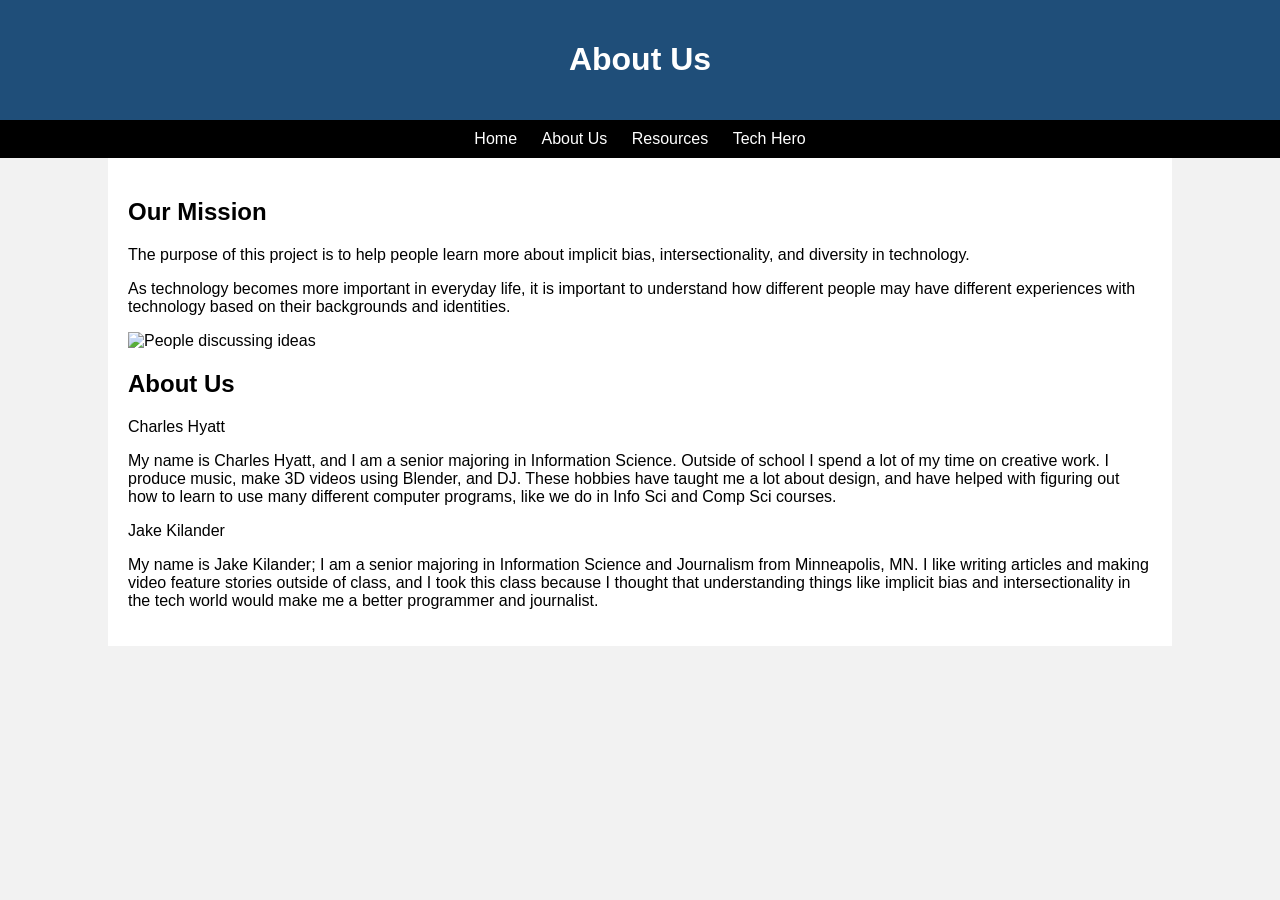
==== about.html @ 6d65773c "Update about.html added about me section" ====
<!DOCTYPE html>
<html lang="en">

<head>

<meta charset="UTF-8">

<title>About Us</title>

<link rel="stylesheet" href="stylepage.css">

</head>

<body>

<!--

This page explains the purpose of the website. I wanted
visitors to understand why the website was created and
what topics it covers. I used the same header and
navigation menu from the homepage so every page feels
connected. The goal of this page is to provide background
information and explain the mission of the project.
Using the same colors and design helps make the website
consistent and easier to use. The content focuses on
education and awareness regarding bias, technology,
and diversity. By keeping the layout simple, readers
can focus on the information instead of distractions.
The website is intended to help students learn more
about these important topics.

EF

-->

<header>

<h1>About Us</h1>

</header>

<nav>
<a href="index.html">Home</a>
<a href="about.html">About Us</a>
<a href="resources.html">Resources</a>
<a href="techhero.html">Tech Hero</a>
</nav>

<main>

<h2>Our Mission</h2>

<p>
The purpose of this project is to help people learn more
about implicit bias, intersectionality, and diversity in
technology.
</p>

<p>
As technology becomes more important in everyday life, it
is important to understand how different people may have
different experiences with technology based on their
backgrounds and identities.
</p>

<img src="images/bias.jpg"
alt="People discussing ideas">

<!-- Adding about me section so we can talk about ourselves - CH -->
  
<h2>About Us</h2>

<p>Charles Hyatt</p>
<p>
My name is Charles Hyatt, and I am a senior majoring in
Information Science. Outside of school I spend a lot of
my time on creative work. I produce music, make 3D 
videos using Blender, and DJ. These hobbies have taught
me a lot about design, and have helped with figuring out 
how to learn to use many different computer programs, 
like we do in Info Sci and Comp Sci courses. 
</p>
<p>Jake Kilander</p>
<p>My name is Jake Kilander; I am a senior majoring in 
Information Science and Journalism from Minneapolis, MN.
I like writing articles and making video feature stories
outside of class, and I took this class because I thought
that understanding things like implicit bias and intersectionality
in the tech world would make me a better programmer and journalist.</p>



</main>
</footer>

</body>

</html>
---- stylepage.css ----
/*Main stylesheet for the website EF*/

body{
    background-color:#f2f2f2;
    font-family:Arial;
    margin:0;
}

header{
    background-color:#1f4e79;
    color:white;
    text-align:center;
    padding:20px;
}

nav{
    background-color:black;
    padding:10px;
    text-align:center;
}

nav a{
    color:white;
    text-decoration:none;
    padding:10px;
}

nav a:hover{
    color:yellow;
}

main{
    background-color:white;
    width:80%;
    margin:auto;
    padding:20px;
}

img{
    width:100%;
}

/*adding this for the picture of mark dean so its not so big - CH*/
.hero-photo{
    float:left;
    margin:0 30px 15px 0;
    text-align:center;
}

.hero-photo img{
    width:250px;
    max-width:100%;
    height:auto;
    border-radius:6px;
    display:block;
}


.hero-photo figcaption{
    font-size:0.9em;
    color:#555;
    margin-top:8px;
    width:250px;
}

/*added more stuff to try to fix the image - CH*/
.clear-float{
    clear:both;
}

footer{
    background-color:#1f4e79;
    color:white;
    text-align:center;
    padding:10px;
    margin-top:20px;
}

.button{
background-color:#1f4e79;
color:white;
padding:10px;
text-decoration:none;
border-radius:3px;
}
 
.button:hover{
background-color:#34699a;
}
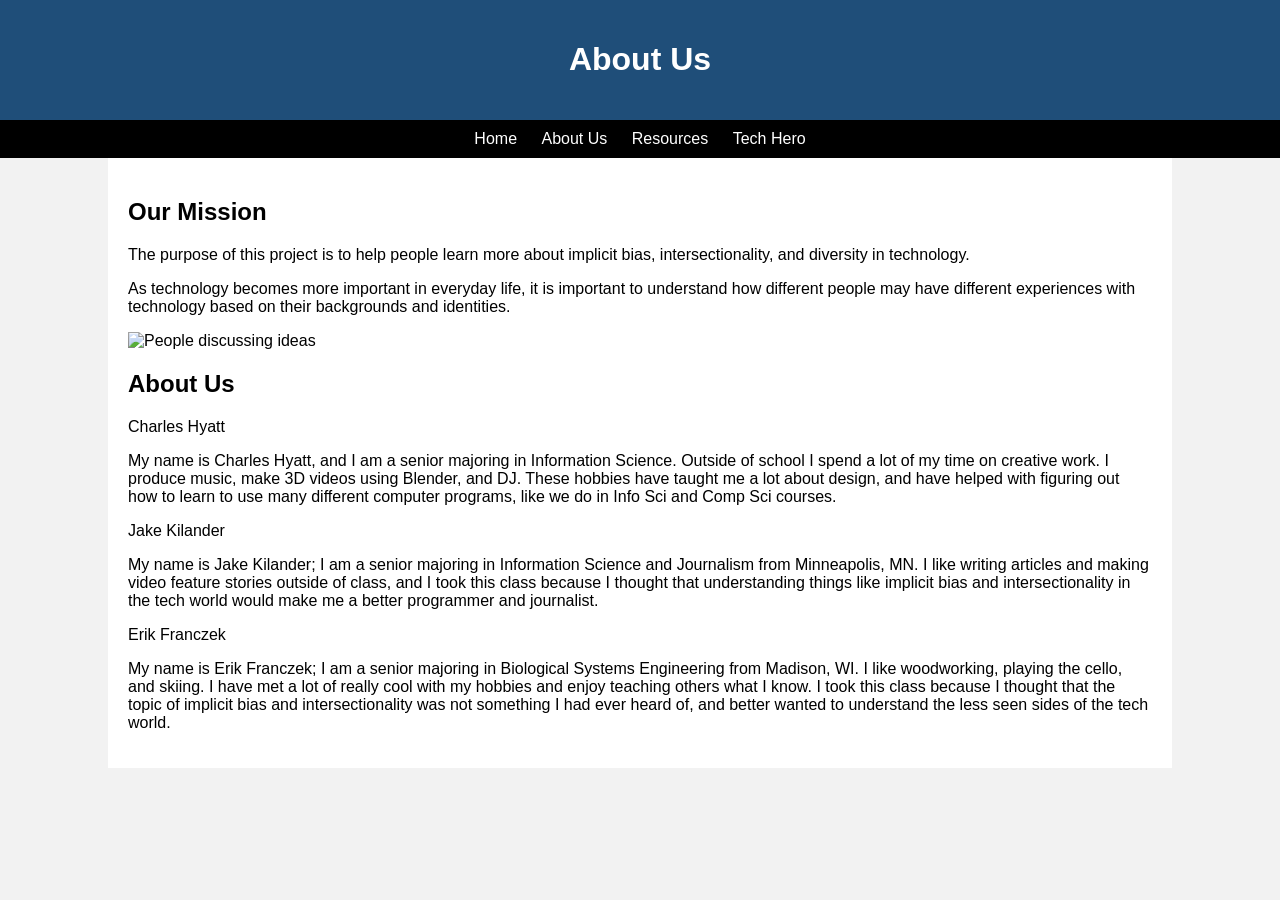
==== commit 134311fe: "Update about.html" ====
--- a/about.html
+++ b/about.html
@@ -87,7 +87,14 @@
 outside of class, and I took this class because I thought
 that understanding things like implicit bias and intersectionality
 in the tech world would make me a better programmer and journalist.</p>
-
+<p>Erik Franczek</p>
+<p>My name is Erik Franczek; I am a senior majoring in 
+Biological Systems Engineering from Madison, WI.
+I like woodworking, playing the cello, and skiing. I have met a lot 
+of really cool with my hobbies and enjoy teaching others what I know. 
+I took this class because I thought that the topic of implicit bias and
+intersectionality was not something I had ever heard of, and better wanted to 
+understand the less seen sides of the tech world. </p>
 
 
 </main>
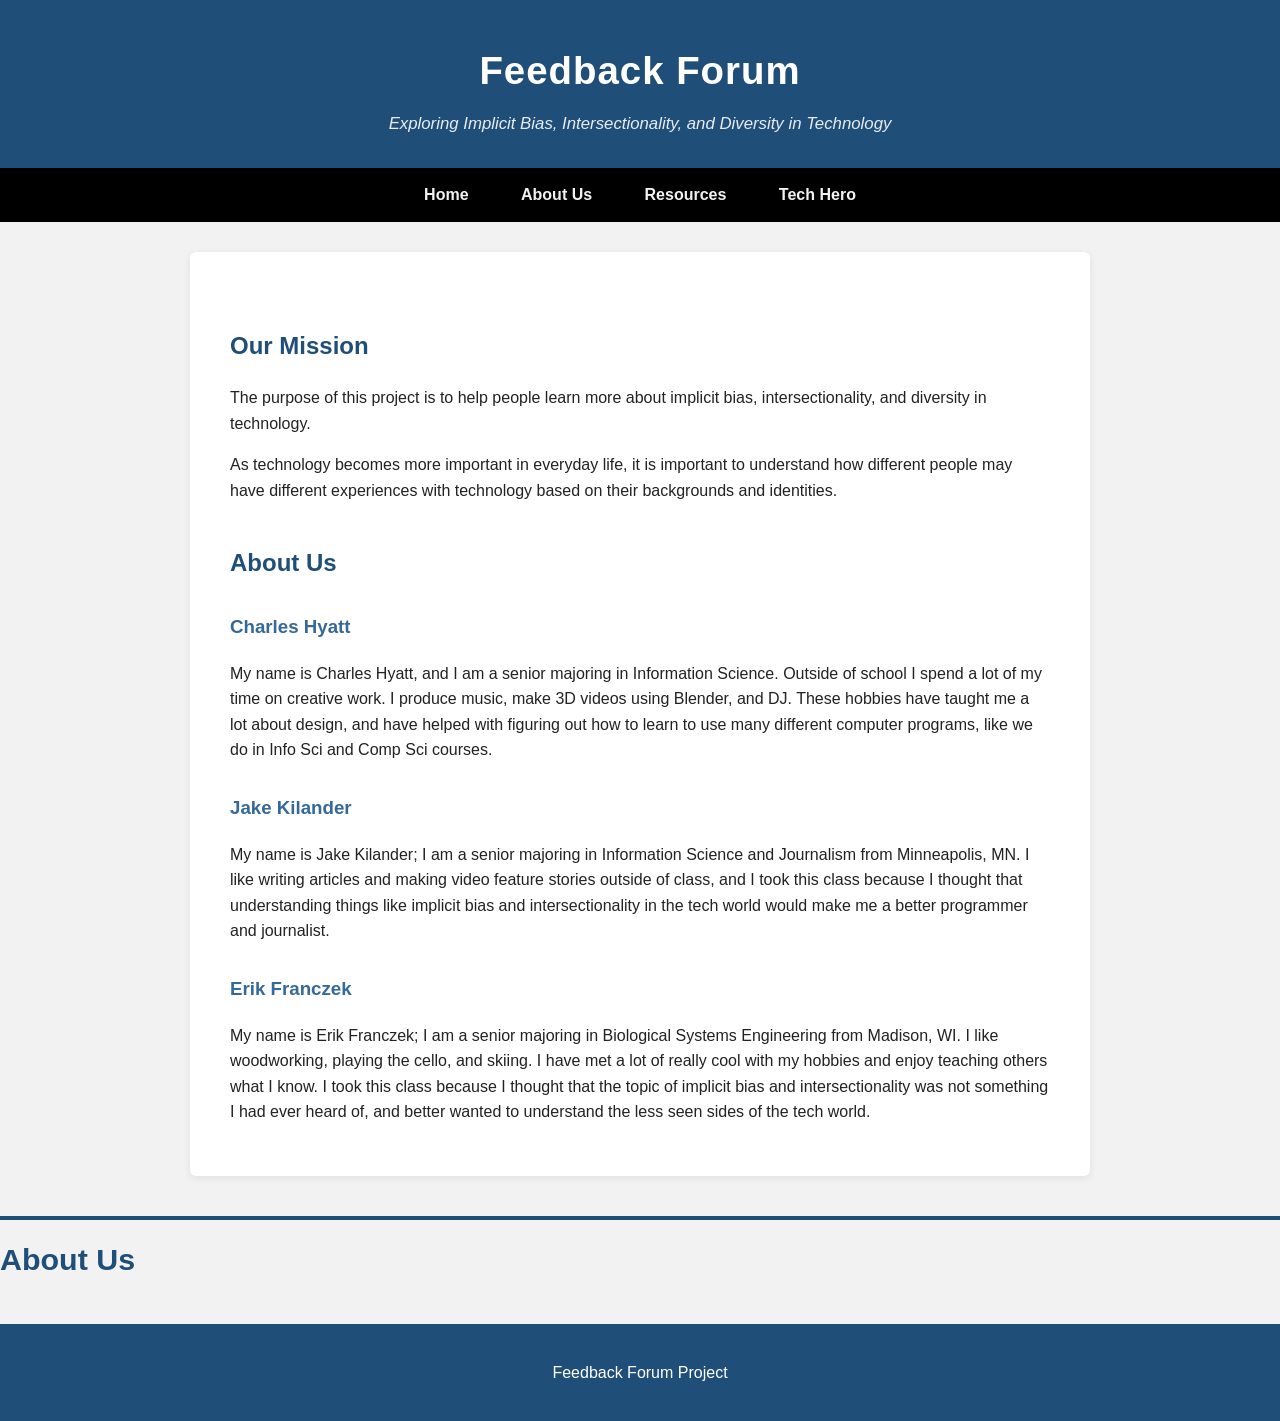
==== commit 1e62bfd7: "Update about.html standardize about.html header, add page title, fix footer and image handling fix f" ====
--- a/about.html
+++ b/about.html
@@ -4,6 +4,7 @@
 <head>
 
 <meta charset="UTF-8">
+<meta name="viewport" content="width=device-width, initial-scale=1.0">
 
 <title>About Us</title>
 
@@ -34,9 +35,8 @@
 -->
 
 <header>
-
-<h1>About Us</h1>
-
+    <h1>Feedback Forum</h1>
+    <p>Exploring Implicit Bias, Intersectionality, and Diversity in Technology</p>
 </header>
 
 <nav>
@@ -64,13 +64,14 @@
 </p>
 
 <img src="images/bias.jpg"
-alt="People discussing ideas">
+     alt="People discussing ideas"
+     onerror="this.style.display='none'">
 
 <!-- Adding about me section so we can talk about ourselves - CH -->
   
 <h2>About Us</h2>
 
-<p>Charles Hyatt</p>
+<h3>Charles Hyatt</h3>
 <p>
 My name is Charles Hyatt, and I am a senior majoring in
 Information Science. Outside of school I spend a lot of
@@ -80,14 +81,14 @@
 how to learn to use many different computer programs, 
 like we do in Info Sci and Comp Sci courses. 
 </p>
-<p>Jake Kilander</p>
+<h3>Jake Kilander</h3>
 <p>My name is Jake Kilander; I am a senior majoring in 
 Information Science and Journalism from Minneapolis, MN.
 I like writing articles and making video feature stories
 outside of class, and I took this class because I thought
 that understanding things like implicit bias and intersectionality
 in the tech world would make me a better programmer and journalist.</p>
-<p>Erik Franczek</p>
+<h3>Erik Franczek</h3>
 <p>My name is Erik Franczek; I am a senior majoring in 
 Biological Systems Engineering from Madison, WI.
 I like woodworking, playing the cello, and skiing. I have met a lot 
@@ -98,8 +99,13 @@
 
 
 </main>
+
+<h2 class="page-title">About Us</h2>
+
+<footer>
+    <p>Feedback Forum Project</p>
 </footer>
-
+  
 </body>
 
 </html>
--- a/stylepage.css
+++ b/stylepage.css
@@ -1,90 +1,188 @@
+/* Main stylesheet for the website EF */
 
-/*Main stylesheet for the website EF*/
-
-body{
-    background-color:#f2f2f2;
-    font-family:Arial;
-    margin:0;
+* {
+    box-sizing: border-box;
 }
 
-header{
-    background-color:#1f4e79;
-    color:white;
-    text-align:center;
-    padding:20px;
+body {
+    background-color: #f2f2f2;
+    font-family: Arial, Helvetica, sans-serif;
+    margin: 0;
+    line-height: 1.6;
+    color: #222;
 }
 
-nav{
-    background-color:black;
-    padding:10px;
-    text-align:center;
+/* consistent header on every page CH*/
+header {
+    background-color: #1f4e79;
+    color: white;
+    text-align: center;
+    padding: 40px 20px 30px;
 }
 
-nav a{
-    color:white;
-    text-decoration:none;
-    padding:10px;
+header h1 {
+    margin: 0 0 10px;
+    font-size: 2.4em;
+    letter-spacing: 1px;
 }
 
-nav a:hover{
-    color:yellow;
+header p {
+    margin: 0;
+    font-size: 1.05em;
+    font-style: italic;
+    opacity: 0.9;
 }
 
-main{
-    background-color:white;
-    width:80%;
-    margin:auto;
-    padding:20px;
+nav {
+    background-color: black;
+    padding: 14px 10px;
+    text-align: center;
 }
 
-img{
-    width:100%;
+nav a {
+    color: #f2f2f2;
+    text-decoration: none;
+    padding: 12px 18px;
+    margin: 0 6px;
+    font-weight: bold;
+    border-radius: 4px;
+    transition: background-color 0.25s, color 0.25s;
 }
 
-/*adding this for the picture of mark dean so its not so big - CH*/
-.hero-photo{
-    float:left;
-    margin:0 30px 15px 0;
-    text-align:center;
+nav a:hover {
+    color: #1f4e79;
+    background-color: #ffd966;
 }
 
-.hero-photo img{
-    width:250px;
-    max-width:100%;
-    height:auto;
-    border-radius:6px;
-    display:block;
+main {
+    background-color: white;
+    width: 80%;
+    max-width: 900px;
+    margin: 30px auto 40px;
+    padding: 35px 40px;
+    border-radius: 6px;
+    box-shadow: 0 2px 8px rgba(0, 0, 0, 0.08);
 }
 
-
-.hero-photo figcaption{
-    font-size:0.9em;
-    color:#555;
-    margin-top:8px;
-    width:250px;
+/* push page titles down so they sit below the header area CH*/
+.page-title {
+    margin-top: 10px;
+    padding-top: 15px;
+    border-top: 4px solid #1f4e79;
+    font-size: 1.9em;
+    color: #1f4e79;
 }
 
-/*added more stuff to try to fix the image - CH*/
-.clear-float{
-    clear:both;
+main h2 {
+    color: #1f4e79;
+    margin-top: 40px;
 }
 
-footer{
-    background-color:#1f4e79;
-    color:white;
-    text-align:center;
-    padding:10px;
-    margin-top:20px;
+main h3 {
+    color: #34699a;
+    margin-top: 30px;
 }
 
-.button{
-background-color:#1f4e79;
-color:white;
-padding:10px;
-text-decoration:none;
-border-radius:3px;
+main p {
+    margin: 16px 0;
 }
- 
-.button:hover{
-background-color:#34699a;
+
+img {
+    max-width: 100%;
+    height: auto;
 }
+
+/* Links inside main content CH */
+main a {
+    color: #c05600;
+    text-decoration: underline;
+    transition: color 0.2s;
+}
+
+main a:hover {
+    color: #1f4e79;
+    text-decoration: none;
+}
+
+main ul {
+    padding-left: 22px;
+}
+
+main li {
+    margin-bottom: 12px;
+}
+
+/* Adding this for the picture of Mark Dean so its not so big - CH */
+.hero-photo {
+    float: left;
+    margin: 0 30px 15px 0;
+    text-align: center;
+}
+
+.hero-photo img {
+    width: 250px;
+    max-width: 100%;
+    height: auto;
+    border-radius: 6px;
+    display: block;
+}
+
+.hero-photo figcaption {
+    font-size: 0.9em;
+    color: #555;
+    margin-top: 8px;
+    width: 250px;
+}
+
+/* Added more stuff to try to fix the image - CH */
+.clear-float {
+    clear: both;
+}
+
+footer {
+    background-color: #1f4e79;
+    color: white;
+    text-align: center;
+    padding: 20px;
+    margin-top: 40px;
+}
+
+/* Buttons with more spacing between them CH*/
+.button-group {
+    display: flex;
+    flex-wrap: wrap;
+    gap: 25px;
+    margin-top: 25px;
+}
+
+.button {
+    display: inline-block;
+    background-color: #1f4e79;
+    color: white;
+    padding: 14px 26px;
+    text-decoration: none;
+    border-radius: 5px;
+    font-weight: bold;
+    transition: background-color 0.25s, transform 0.15s;
+}
+
+.button:hover {
+    background-color: #34699a;
+    color: #ffd966;
+    transform: translateY(-2px);
+}
+
+.button-group .button {
+    margin-right: 0;
+}
+
+/* space out buttons that are standalone CH*/
+main > p .button {
+    margin-top: 10px;
+}
+
+hr {
+    margin: 50px 0;
+    border: none;
+    border-top: 1px solid #ddd;
+}
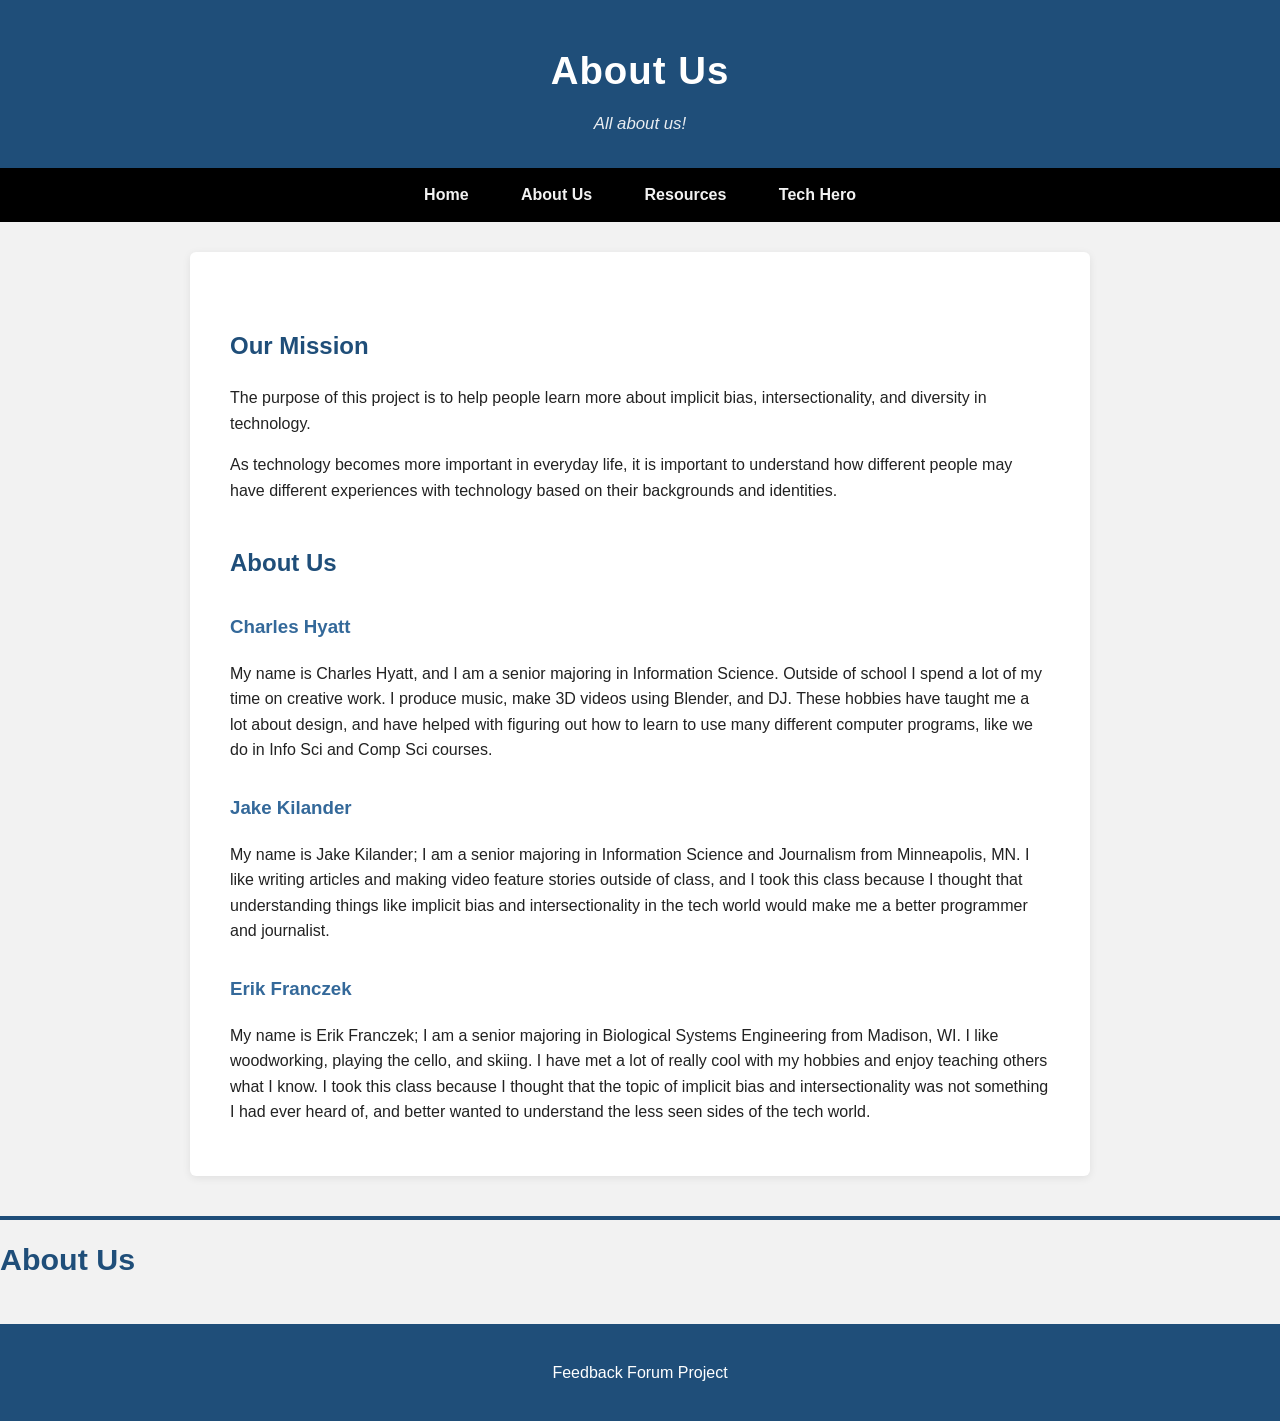
==== commit 4d04065b: "Update about.html fixed header issues" ====
--- a/about.html
+++ b/about.html
@@ -35,8 +35,8 @@
 -->
 
 <header>
-    <h1>Feedback Forum</h1>
-    <p>Exploring Implicit Bias, Intersectionality, and Diversity in Technology</p>
+    <h1>About Us</h1>
+    <p>All about us!</p>
 </header>
 
 <nav>
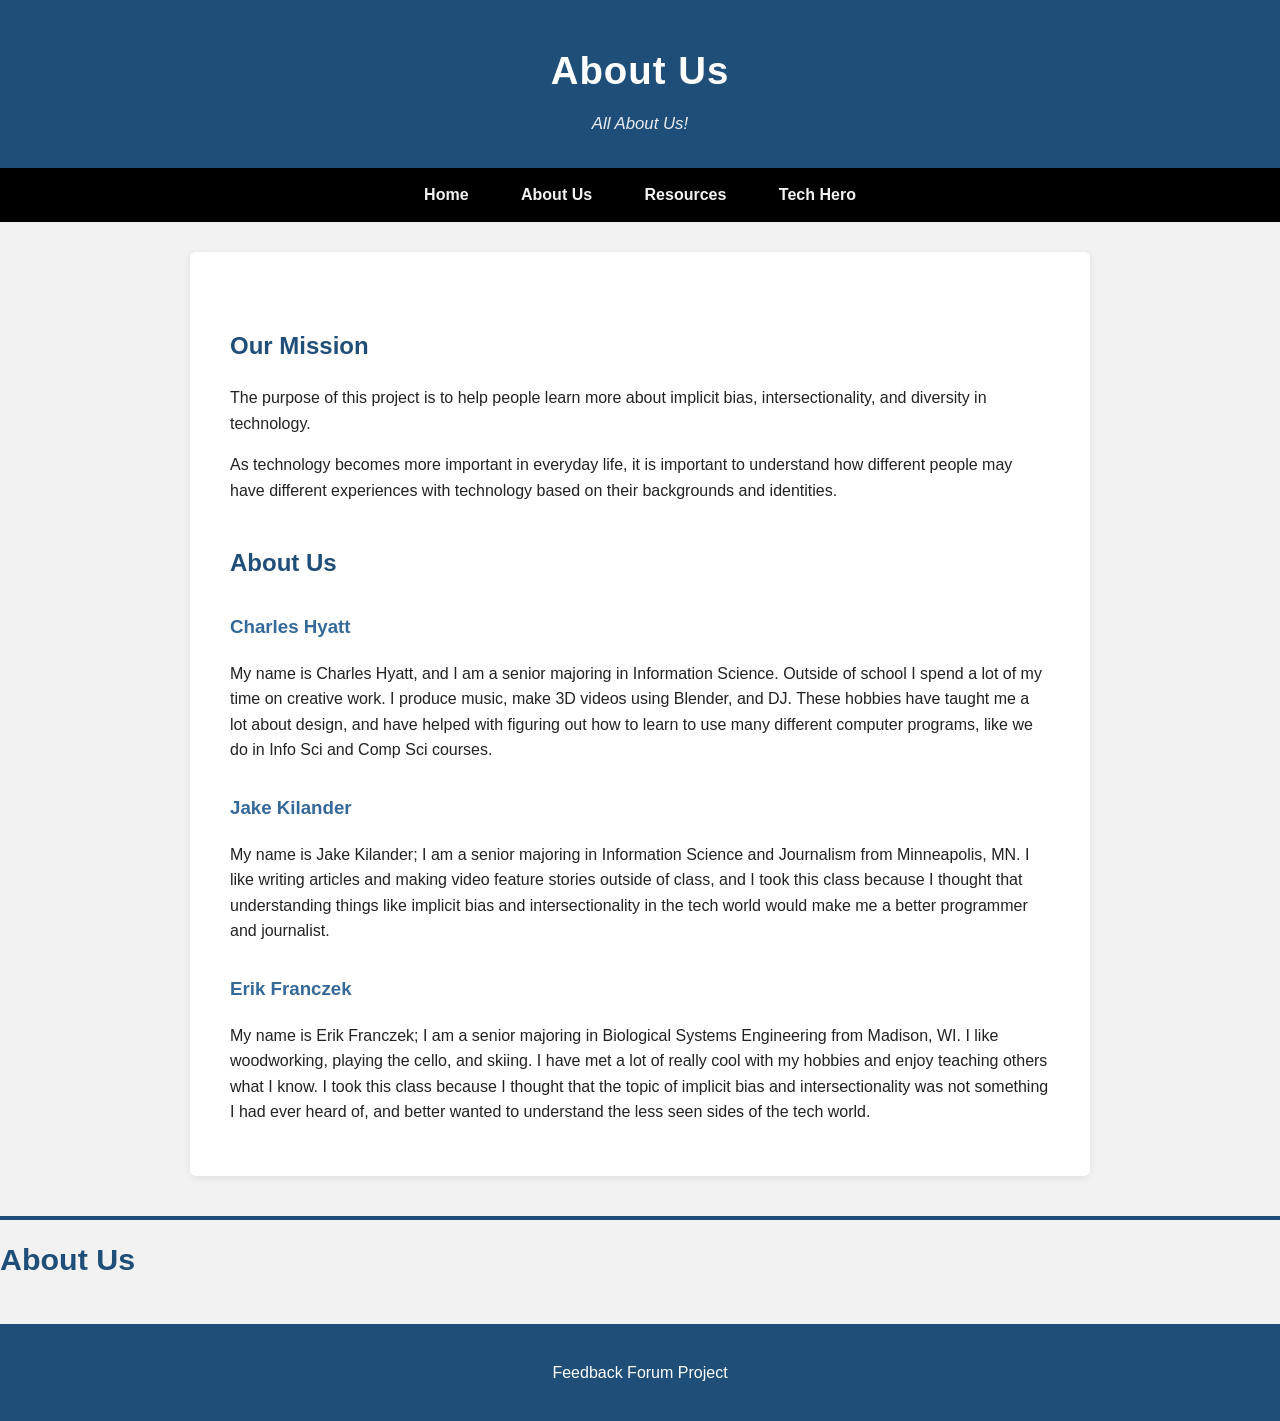
==== commit 637bbed4: "Update about.html changed header again" ====
--- a/about.html
+++ b/about.html
@@ -36,7 +36,7 @@
 
 <header>
     <h1>About Us</h1>
-    <p>All about us!</p>
+    <p>All About Us!</p>
 </header>
 
 <nav>
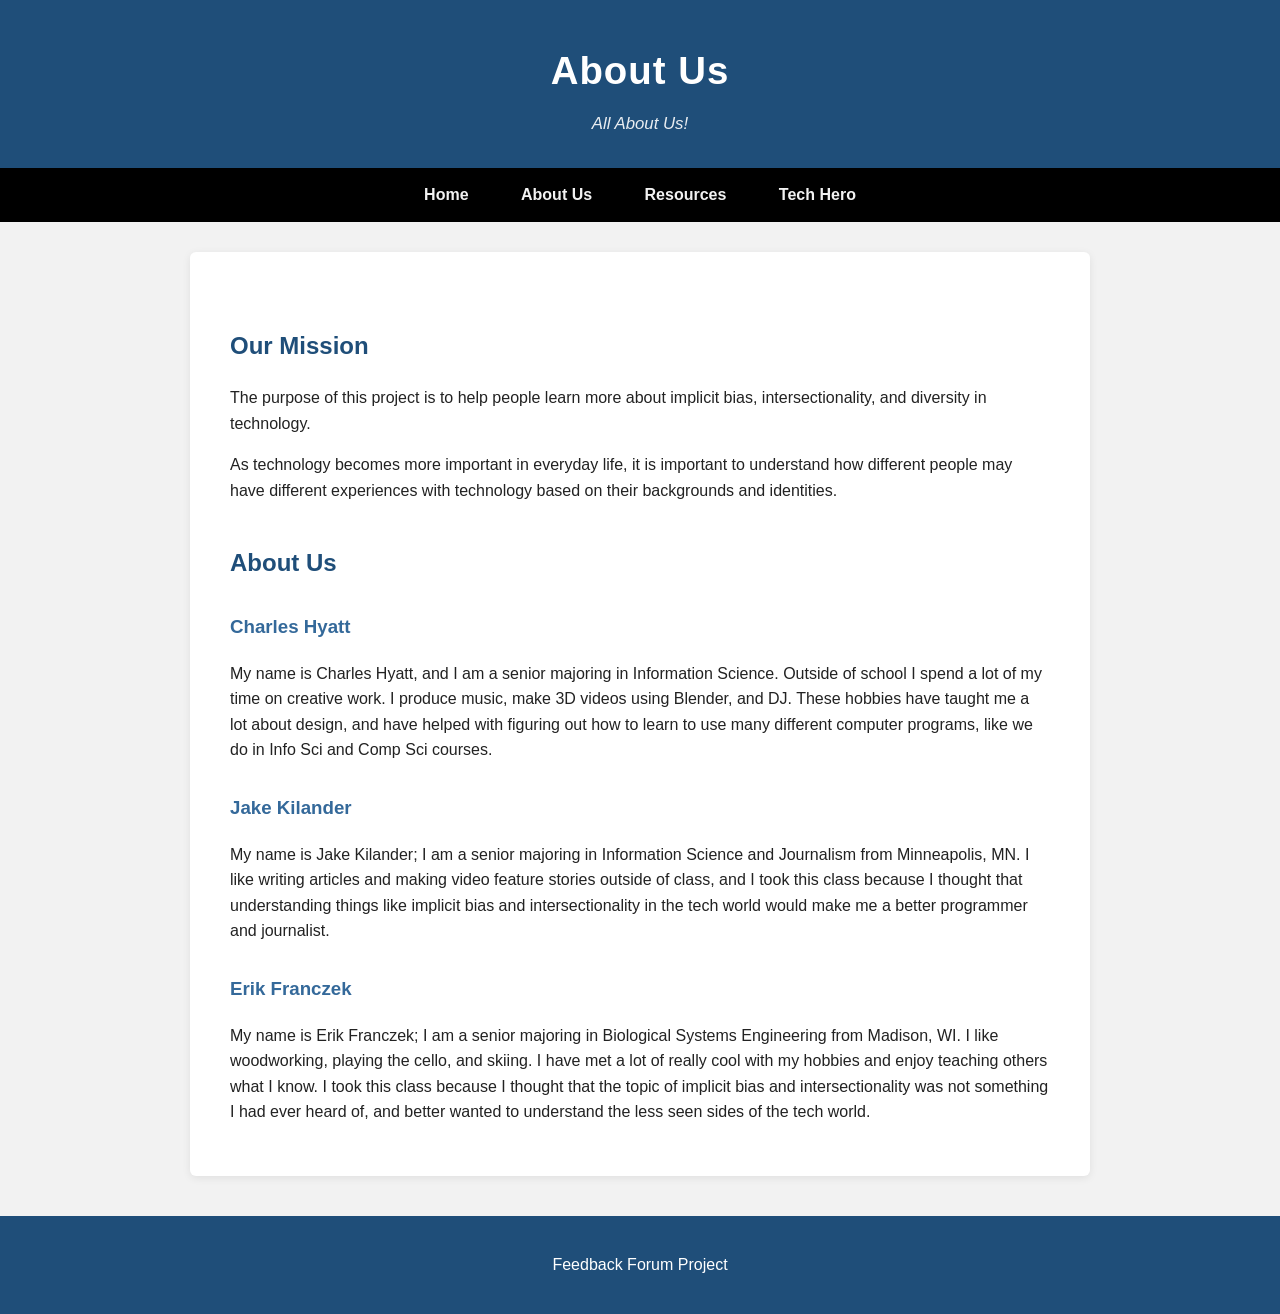
==== commit 1a1d78f1: "Update about.html removed oddly placed About us thing at bottom" ====
--- a/about.html
+++ b/about.html
@@ -100,8 +100,6 @@
 
 </main>
 
-<h2 class="page-title">About Us</h2>
-
 <footer>
     <p>Feedback Forum Project</p>
 </footer>
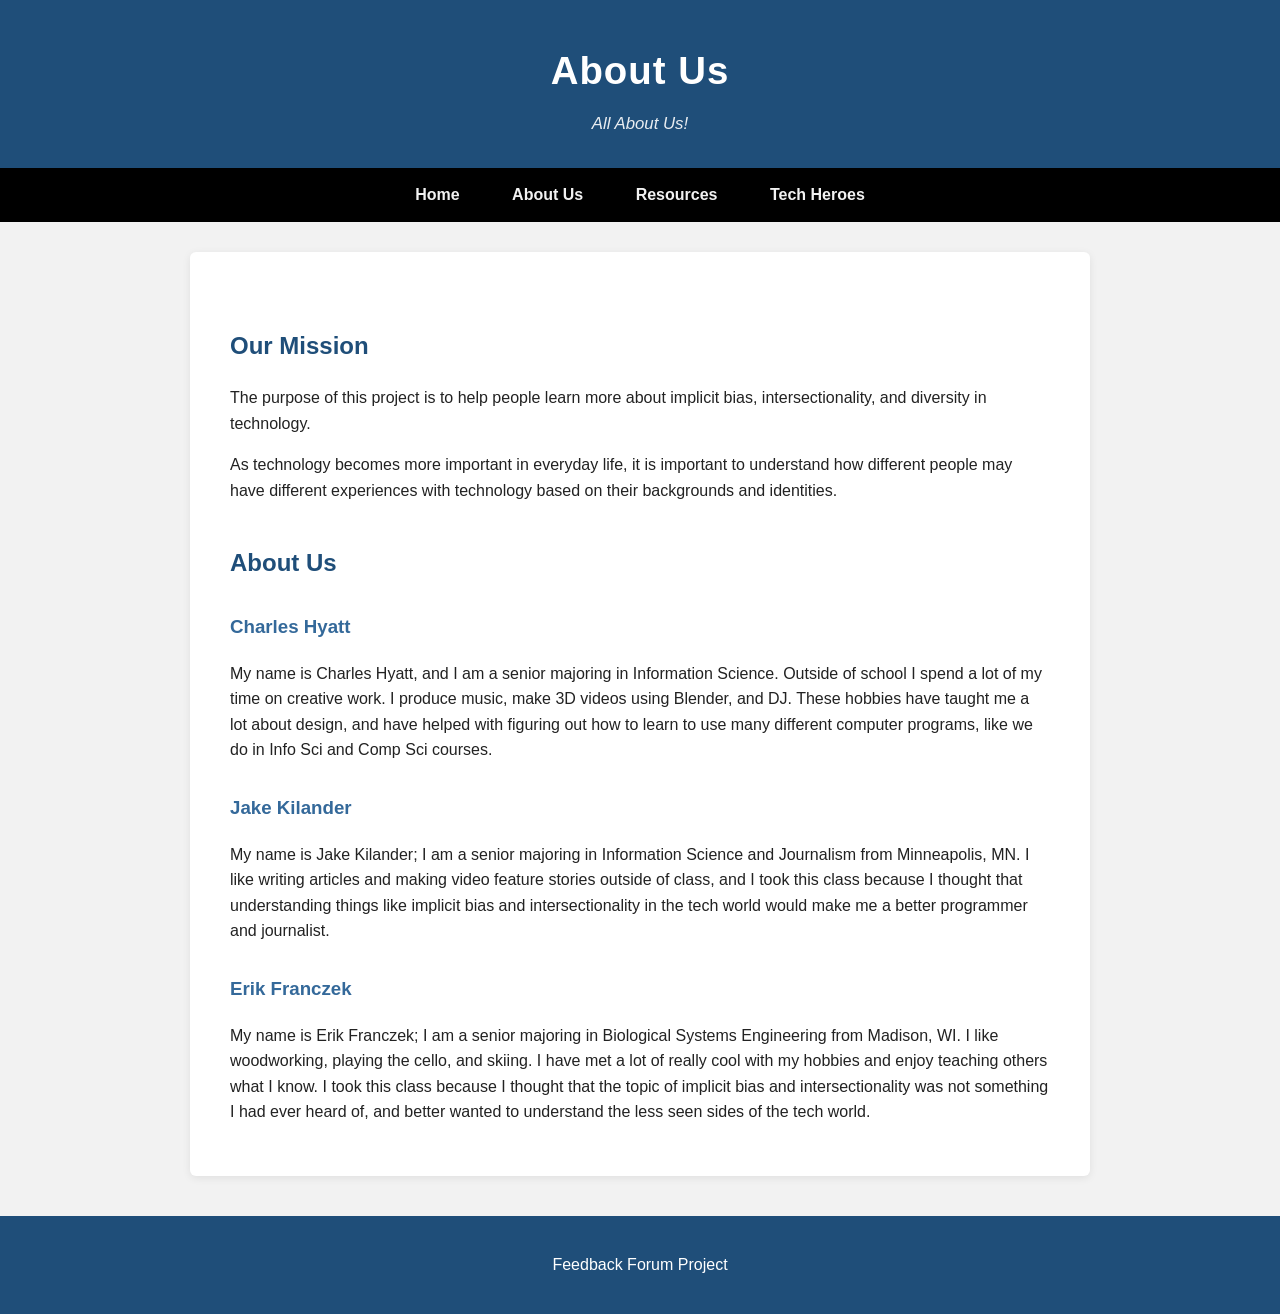
==== commit 8a862e48: "Update about.html changed tech hero button" ====
--- a/about.html
+++ b/about.html
@@ -43,7 +43,7 @@
 <a href="index.html">Home</a>
 <a href="about.html">About Us</a>
 <a href="resources.html">Resources</a>
-<a href="techhero.html">Tech Hero</a>
+<a href="techhero.html">Tech Heroes</a>
 </nav>
 
 <main>
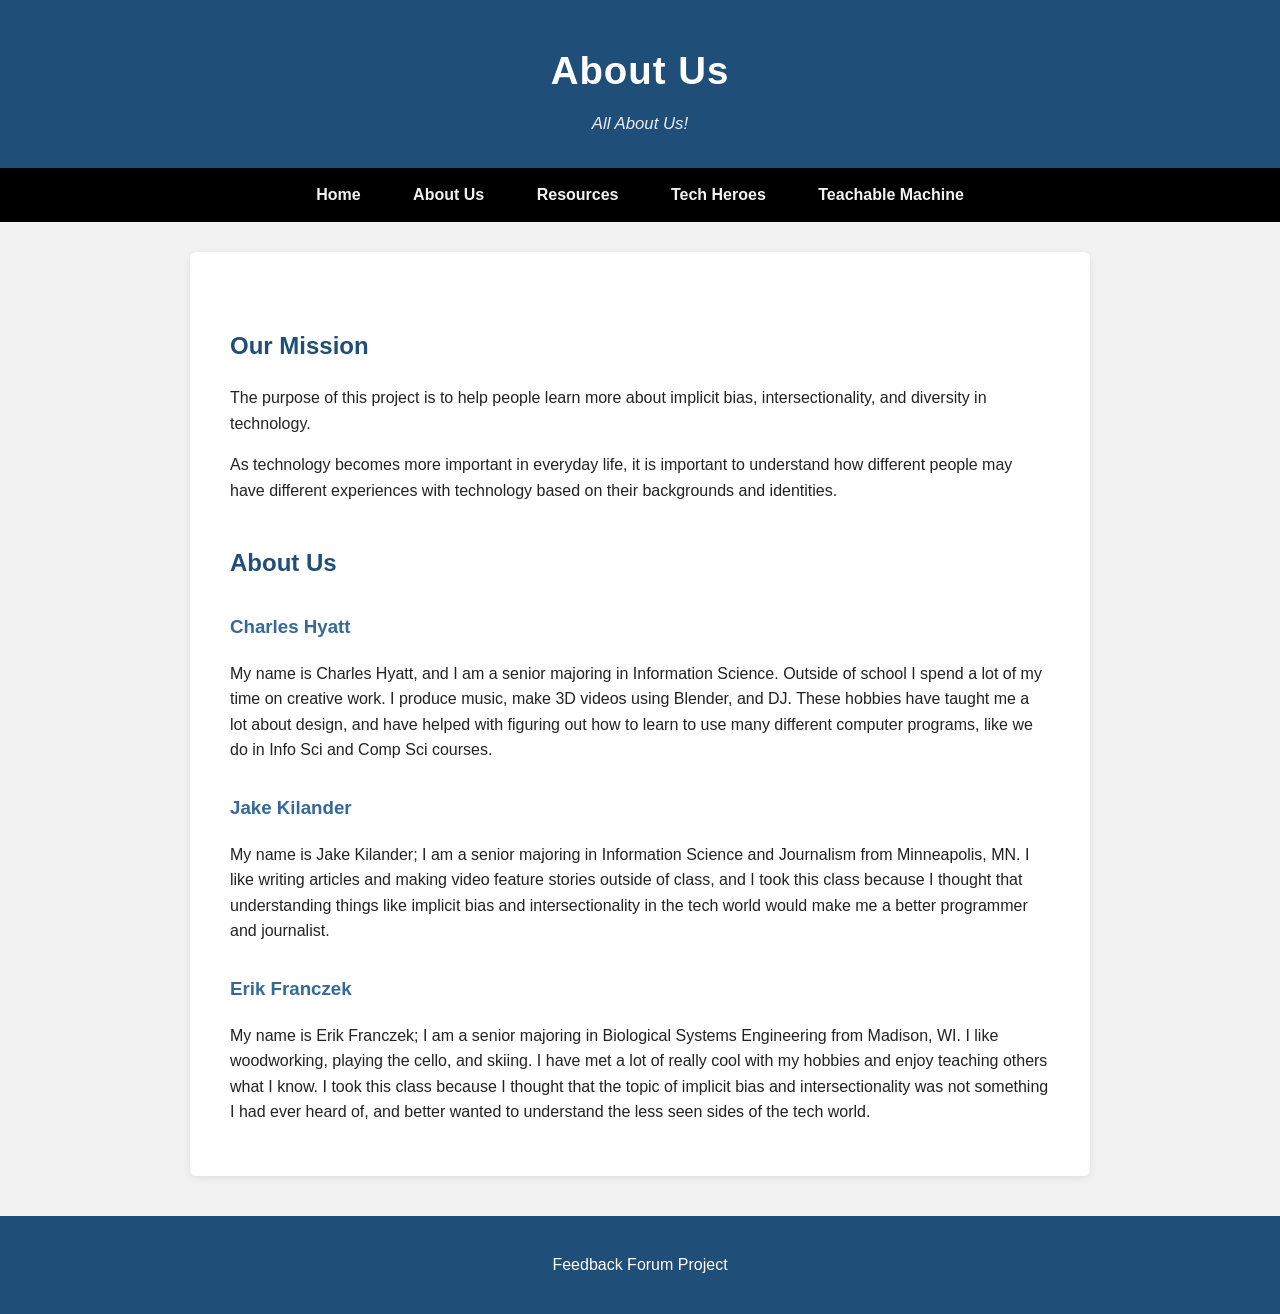
==== commit 7172c038: "Update about.html" ====
--- a/about.html
+++ b/about.html
@@ -44,6 +44,7 @@
 <a href="about.html">About Us</a>
 <a href="resources.html">Resources</a>
 <a href="techhero.html">Tech Heroes</a>
+<a href="machine.html">Teachable Machine</a>
 </nav>
 
 <main>
--- a/stylepage.css
+++ b/stylepage.css
@@ -132,6 +132,28 @@
     color: #555;
     margin-top: 8px;
     width: 250px;
+}
+
+/* right aligned bucky image for the homepage */
+.hero-photo-right {
+    float: right;
+    margin: 0 0 15px 20px;
+    text-align: center;
+}
+
+.hero-photo-right img {
+    width: 150px;
+    max-width: 100%;
+    height: auto;
+    border-radius: 6px;
+    display: block;
+}
+
+.hero-photo-right figcaption {
+    font-size: 0.8em;
+    color: #555;
+    margin-top: 8px;
+    width: 150px;
 }
 
 /* Added more stuff to try to fix the image - CH */
